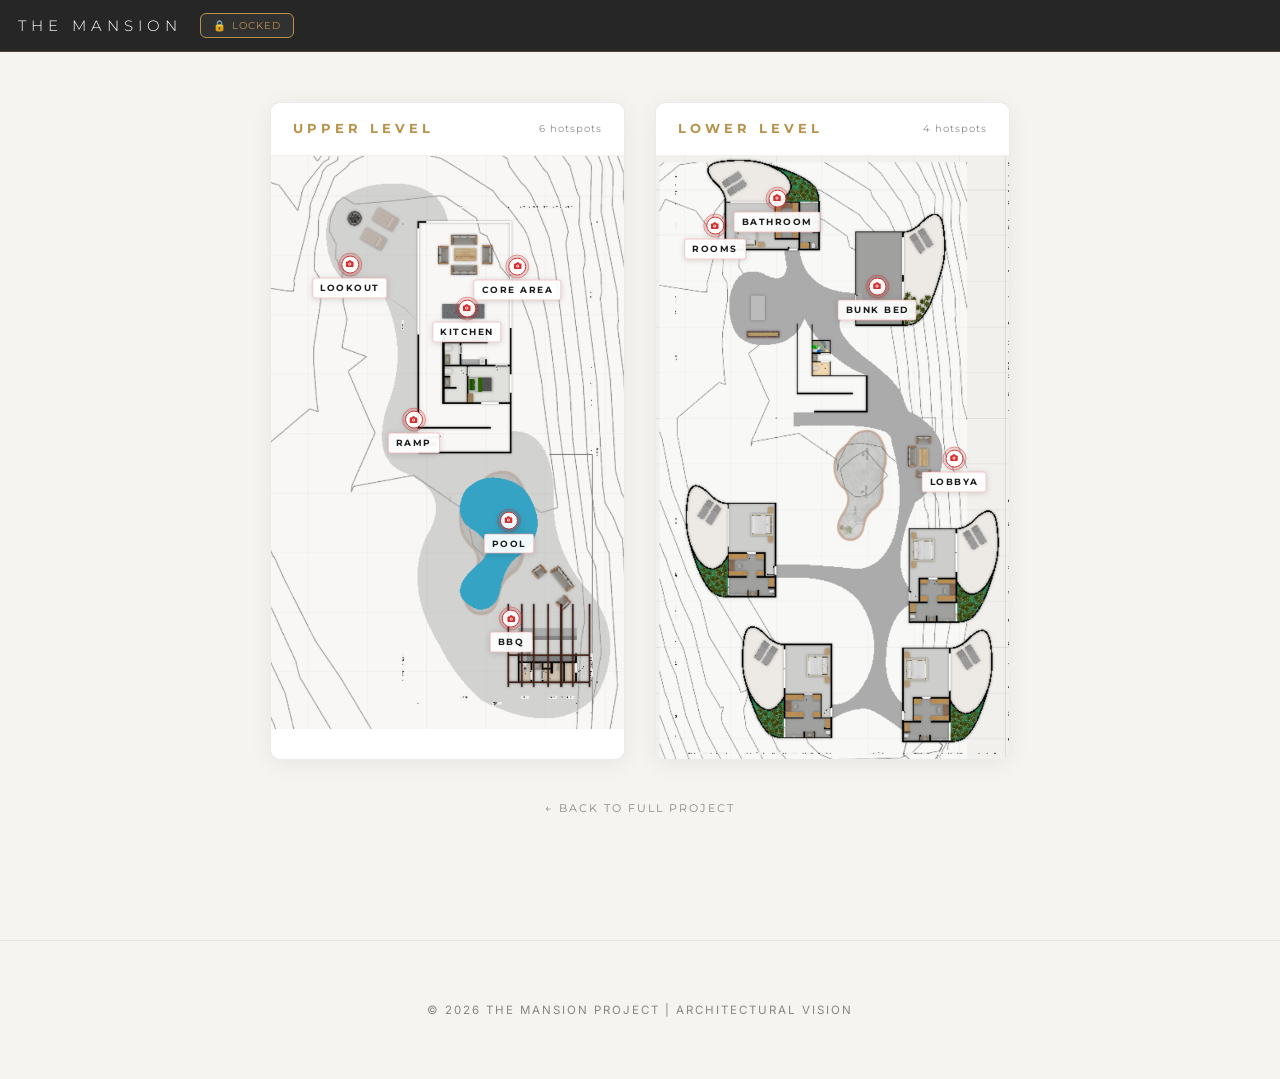
==== Final.html @ 3c98dd22 "final" ====
<!DOCTYPE html>
<html lang="en">
<head>
  <meta charset="UTF-8">
  <meta name="viewport" content="width=device-width, initial-scale=1.0">
  <title>THE MANSION | Floor Plan Portfolio</title>
  <link rel="preconnect" href="https://fonts.googleapis.com">
  <link rel="preconnect" href="https://fonts.gstatic.com" crossorigin>
  <link href="https://fonts.googleapis.com/css2?family=Inter:wght@300;400;600&family=Montserrat:wght@300;400;700&display=swap" rel="stylesheet">
  <style>
    /* ─── DESIGN TOKENS ─────────────────────────────────── */
    :root {
      --bg:          #f5f4f1;
      --surface:     #ffffff;
      --text:        #1a1a1a;
      --muted:       rgba(0,0,0,0.45);
      --gold:        #b8924a;
      --gold-light:  rgba(184,146,74,0.15);
      --gold-glow:   rgba(184,146,74,0.35);
      --red:         #d32f2f;
      --red-light:   rgba(211,47,47,0.15);
      --red-glow:    rgba(211,47,47,0.35);
      --dark:        #0d0d0d;
      --bar-h:       52px;
      --radius:      6px;
      --ease:        cubic-bezier(0.165, 0.84, 0.44, 1);
    }

    /* ─── RESET ──────────────────────────────────────────── */
    *, *::before, *::after { box-sizing: border-box; margin: 0; padding: 0; }
    html { scroll-behavior: smooth; }
    body {
      background: var(--bg);
      color: var(--text);
      font-family: 'Inter', sans-serif;
      line-height: 1.6;
      overflow-x: hidden;
    }
    h1,h2,h3,h4 {
      font-family: 'Montserrat', sans-serif;
      text-transform: uppercase;
      letter-spacing: 3px;
    }

    /* ─── TOP BAR ────────────────────────────────────────── */
    #topbar {
      position: fixed;
      top: 0; left: 0; right: 0;
      height: var(--bar-h);
      display: flex;
      align-items: center;
      gap: 8px;
      padding: 0 20px 0 200px;
      background: rgba(10,10,10,0.88);
      backdrop-filter: blur(14px);
      border-bottom: 1px solid rgba(184,146,74,0.25);
      z-index: 1000;
      overflow-x: auto;
      flex-wrap: nowrap;
    }
    #page-title {
      position: fixed;
      top: 0; left: 18px;
      height: var(--bar-h);
      display: flex;
      align-items: center;
      font-family: 'Montserrat', sans-serif;
      font-size: 0.95rem;
      font-weight: 300;
      letter-spacing: 5px;
      text-transform: uppercase;
      color: #fff;
      z-index: 1001;
      pointer-events: none;
      white-space: nowrap;
    }

    /* ─── CONTROL BUTTONS ────────────────────────────────── */
    .ctrl-btn {
      background: rgba(255,255,255,0.05);
      border: 1px solid var(--gold);
      color: var(--gold);
      padding: 5px 12px;
      font-family: 'Montserrat', sans-serif;
      font-size: 0.65rem;
      text-transform: uppercase;
      letter-spacing: 1px;
      cursor: pointer;
      border-radius: var(--radius);
      transition: all 0.3s var(--ease);
      white-space: nowrap;
      flex-shrink: 0;
      display: flex;
      align-items: center;
      gap: 5px;
    }
    .ctrl-btn:hover, .ctrl-btn.active {
      background: var(--gold);
      color: var(--dark);
    }
    .ctrl-btn.danger {
      border-color: #e55;
      color: #e55;
    }
    .ctrl-btn.danger:hover {
      background: #e55;
      color: #fff;
    }

    /* ─── MAIN LAYOUT ────────────────────────────────────── */
    main {
      padding-top: var(--bar-h);
      min-height: 100vh;
    }

    /* ─── PAGE HEADER ────────────────────────────────────── */
    .page-hero {
      text-align: center;
      padding: 60px 40px 40px;
      border-bottom: 1px solid rgba(0,0,0,0.07);
    }
    .page-hero h1 {
      font-size: clamp(1.6rem, 3vw, 2.6rem);
      font-weight: 300;
      margin-bottom: 10px;
    }
    .page-hero p {
      color: var(--muted);
      font-size: 0.85rem;
      letter-spacing: 2px;
    }
    .gold-line {
      width: 50px; height: 2px;
      background: var(--gold);
      margin: 18px auto;
    }

    /* ─── FLOOR PLAN SECTION ─────────────────────────────── */
    #plans-section {
      padding: 50px 30px 0;
      max-width: 800px;
      margin: 0 auto;
    }

    .plans-grid {
      display: grid;
      grid-template-columns: 1fr 1fr;
      gap: 30px;
    }
    @media (max-width: 900px) {
      .plans-grid { grid-template-columns: 1fr; }
    }

    /* ─── SINGLE FLOOR PLAN PANEL ────────────────────────── */
    .plan-panel {
      background: var(--surface);
      border: 1px solid rgba(0,0,0,0.08);
      border-radius: 10px;
      overflow: hidden;
      box-shadow: 0 4px 24px rgba(0,0,0,0.06);
    }
    .plan-header {
      padding: 16px 22px;
      border-bottom: 1px solid rgba(0,0,0,0.06);
      display: flex;
      align-items: center;
      justify-content: space-between;
    }
    .plan-header h2 {
      font-size: 0.8rem;
      letter-spacing: 4px;
      color: var(--gold);
    }
    .plan-header .hs-count {
      font-size: 0.65rem;
      color: var(--muted);
      font-family: 'Montserrat', sans-serif;
      letter-spacing: 1px;
    }

    /* ─── IMAGE + HOTSPOT LAYER ──────────────────────────── */
    .plan-img-wrap {
      position: relative;
      width: 100%;
      overflow: hidden;
      background: #eee;
      cursor: default;
      user-select: none;
    }
    .plan-img-wrap img {
      display: block;
      width: 100%;
      height: auto;
      pointer-events: none;
    }

    /* ─── HOTSPOT BUTTON ─────────────────────────────────── */
    .hotspot {
      position: absolute;
      transform: translate(-50%, -50%);
      display: flex;
      flex-direction: column;
      align-items: center;
      gap: 4px;
      cursor: pointer;
      z-index: 10;
      transition: transform 0.2s var(--ease);
    }
    .hotspot:hover { transform: translate(-50%, -50%) scale(1.12); }

    .hs-icon {
      width: 18px; height: 18px;
      border-radius: 50%;
      background: rgba(255,255,255,0.92);
      border: 1.5px solid var(--red);
      display: flex;
      align-items: center;
      justify-content: center;
      box-shadow: 0 2px 8px rgba(0,0,0,0.18), 0 0 0 2px var(--red-light);
      transition: all 0.25s var(--ease);
      position: relative;
    }
    .hs-icon svg {
      width: 9px; height: 9px;
      fill: var(--red);
    }
    .hotspot.active .hs-icon {
      background: var(--red);
      box-shadow: 0 2px 10px var(--red-glow), 0 0 0 3px var(--red-light);
    }
    .hotspot.active .hs-icon svg { fill: #fff; }

    /* pulse ring only on inactive */
    .hs-icon::after {
      content: '';
      position: absolute;
      inset: -4px;
      border-radius: 50%;
      border: 1px solid rgba(211,47,47,0.45);
      animation: pulse-ring 2s ease-out infinite;
    }
    .hotspot.active .hs-icon::after { display: none; }

    @keyframes pulse-ring {
      0%   { transform: scale(0.85); opacity: 0.9; }
      70%  { transform: scale(1.4);  opacity: 0;   }
      100% { transform: scale(1.4);  opacity: 0;   }
    }

    .hs-label {
      background: rgba(255,255,255,0.93);
      color: var(--text);
      font-family: 'Montserrat', sans-serif;
      font-size: 0.58rem;
      font-weight: 700;
      letter-spacing: 1.5px;
      text-transform: uppercase;
      padding: 2px 7px;
      border-radius: 3px;
      white-space: nowrap;
      box-shadow: 0 1px 6px rgba(0,0,0,0.15);
      border: 1px solid rgba(211,47,47,0.25);
      pointer-events: none;
    }
    .hotspot.active .hs-label {
      background: var(--red);
      color: #fff;
      border-color: transparent;
    }

    /* Edit-mode drag handle */
    .hotspot.edit-mode {
      cursor: grab;
    }
    .hotspot.edit-mode:active { cursor: grabbing; }
    .hotspot.edit-mode .hs-icon::before {
      content: '✥';
      position: absolute;
      font-size: 0.6rem;
      color: rgba(211,47,47,0.7);
      top: -12px;
      left: 50%;
      transform: translateX(-50%);
    }

    /* ─── IMAGE REVEAL PANEL ─────────────────────────────── */
    #reveal-panel {
      max-width: 1600px;
      margin: 0 auto;
      padding: 0 30px;
      overflow: hidden;
      max-height: 0;
      transition: max-height 0.55s var(--ease), padding 0.35s var(--ease);
    }
    #reveal-panel.open {
      max-height: 9000px; /* large enough */
      padding: 0 30px 60px;
    }

    .reveal-inner {
      background: var(--surface);
      border: 1px solid rgba(0,0,0,0.08);
      border-top: 3px solid var(--gold);
      border-radius: 0 0 10px 10px;
      padding: 30px 36px;
      box-shadow: 0 8px 32px rgba(0,0,0,0.07);
      margin-top: -1px; /* kiss the plans-section bottom */
    }

    .reveal-header {
      display: flex;
      align-items: center;
      justify-content: space-between;
      margin-bottom: 28px;
      padding-bottom: 18px;
      border-bottom: 1px solid rgba(0,0,0,0.07);
    }
    .reveal-header h3 {
      font-size: 1rem;
      letter-spacing: 5px;
      color: var(--gold);
    }
    #reveal-close {
      cursor: pointer;
      color: var(--muted);
      font-size: 1.5rem;
      line-height: 1;
      transition: color 0.2s;
    }
    #reveal-close:hover { color: var(--gold); }

    /* Vertical stack of images */
    #reveal-images {
      display: flex;
      flex-direction: column;
      gap: 24px;
    }
    .reveal-item {
      width: 100%;
      opacity: 0;
      transform: translateY(16px);
      animation: item-in 0.4s var(--ease) forwards;
    }
    @keyframes item-in {
      to { opacity: 1; transform: translateY(0); }
    }
    .reveal-item img {
      display: block;
      max-width: 100%;
      height: auto;
      border-radius: var(--radius);
      box-shadow: 0 4px 20px rgba(0,0,0,0.1);
    }
    .reveal-item video {
      display: block;
      max-width: 100%;
      border-radius: var(--radius);
      box-shadow: 0 4px 20px rgba(0,0,0,0.1);
    }
    .reveal-caption {
      margin-top: 6px;
      font-size: 0.7rem;
      color: var(--muted);
      letter-spacing: 1px;
      font-family: 'Montserrat', sans-serif;
      text-transform: uppercase;
    }
    .reveal-empty {
      color: var(--muted);
      font-size: 0.85rem;
      padding: 40px 0;
      text-align: center;
      letter-spacing: 1px;
    }

    /* ─── EDIT PANEL (floating) ──────────────────────────── */
    #edit-panel {
      display: none;
      position: fixed;
      top: 66px; right: 18px;
      z-index: 2000;
      background: rgba(10,10,10,0.93);
      border: 1px solid var(--gold);
      border-radius: 8px;
      padding: 16px 18px;
      width: 220px;
      color: #fff;
      box-shadow: 0 8px 32px rgba(0,0,0,0.4);
      backdrop-filter: blur(10px);
    }
    #edit-panel.visible { display: flex; flex-direction: column; gap: 10px; }
    #edit-panel h4 {
      color: var(--gold);
      font-size: 0.72rem;
      letter-spacing: 2px;
      text-align: center;
      padding-bottom: 8px;
      border-bottom: 1px solid rgba(184,146,74,0.2);
    }
    .ep-row {
      display: flex;
      justify-content: space-between;
      align-items: center;
      gap: 8px;
    }
    .ep-row label {
      font-size: 0.68rem;
      color: rgba(255,255,255,0.65);
      white-space: nowrap;
    }
    .ep-row input[type="text"],
    .ep-row input[type="number"] {
      width: 70px;
      background: rgba(255,255,255,0.06);
      border: 1px solid rgba(255,255,255,0.18);
      color: #fff;
      padding: 3px 6px;
      border-radius: 3px;
      font-family: monospace;
      font-size: 0.75rem;
      text-align: center;
    }
    .ep-row input:focus {
      border-color: var(--gold);
      outline: none;
    }
    .ep-row input[type="text"] { width: 120px; text-align: left; }

    /* ─── FOOTER ─────────────────────────────────────────── */
    footer {
      text-align: center;
      padding: 60px 20px;
      font-size: 0.72rem;
      color: var(--muted);
      letter-spacing: 2px;
      border-top: 1px solid rgba(0,0,0,0.06);
      margin-top: 40px;
    }

    /* ─── BACK LINK ──────────────────────────────────────── */
    .back-link {
      display: inline-block;
      margin: 40px auto 0;
      text-align: center;
      width: 100%;
      text-decoration: none;
      color: var(--muted);
      font-family: 'Montserrat', sans-serif;
      font-size: 0.7rem;
      letter-spacing: 2px;
      text-transform: uppercase;
      transition: color 0.2s;
    }
    .back-link:hover { color: var(--gold); }

    /* ─── SCROLLBAR ──────────────────────────────────────── */
    ::-webkit-scrollbar { width: 6px; }
    ::-webkit-scrollbar-track { background: rgba(0,0,0,0.04); }
    ::-webkit-scrollbar-thumb { background: var(--gold); border-radius: 3px; }
  </style>
</head>

<body>

  <!-- TOP BAR -->
  <div id="page-title">The Mansion</div>
  <div id="topbar">
    <button class="ctrl-btn" id="btn-lock" title="Toggle edit mode">
      <span>🔒</span><span>Locked</span>
    </button>
    <button class="ctrl-btn" id="btn-add-upper" style="display:none">
      ＋ Hotspot (Upper)
    </button>
    <button class="ctrl-btn" id="btn-add-lower" style="display:none">
      ＋ Hotspot (Lower)
    </button>
    <button class="ctrl-btn" id="btn-export" style="display:none">
      ⬇ Export JSON
    </button>
    <button class="ctrl-btn danger" id="btn-delete" style="display:none">
      🗑 Delete Selected
    </button>
  </div>

  <main>
    <!-- FLOOR PLANS -->
    <section id="plans-section">
      <div class="plans-grid">

        <!-- UPPER -->
        <div class="plan-panel" id="panel-upper">
          <div class="plan-header">
            <h2 id="label-upper">Upper Level</h2>
            <span class="hs-count" id="count-upper">0 hotspots</span>
          </div>
          <div class="plan-img-wrap" id="wrap-upper">
            <img id="img-upper" src="" alt="Upper Level Floor Plan">
            <!-- hotspots injected here -->
          </div>
        </div>

        <!-- LOWER -->
        <div class="plan-panel" id="panel-lower">
          <div class="plan-header">
            <h2 id="label-lower">Lower Level</h2>
            <span class="hs-count" id="count-lower">0 hotspots</span>
          </div>
          <div class="plan-img-wrap" id="wrap-lower">
            <img id="img-lower" src="" alt="Lower Level Floor Plan">
            <!-- hotspots injected here -->
          </div>
        </div>

      </div>
    </section>

    <!-- REVEAL PANEL -->
    <div id="reveal-panel">
      <div class="reveal-inner">
        <div class="reveal-header">
          <h3 id="reveal-title">Zone Name</h3>
          <div id="reveal-close">&#x2715;</div>
        </div>
        <div id="reveal-images"></div>
      </div>
    </div>

    <a class="back-link" href="index.html">← Back to full project</a>
  </main>

  <!-- EDIT PANEL (floating) -->
  <div id="edit-panel">
    <h4>Edit Hotspot</h4>
    <div class="ep-row"><label>Label</label><input type="text" id="ep-label"></div>
    <div class="ep-row"><label>Prefix</label><input type="text" id="ep-prefix"></div>
    <div class="ep-row"><label>X %</label><input type="number" id="ep-x" step="0.1"></div>
    <div class="ep-row"><label>Y %</label><input type="number" id="ep-y" step="0.1"></div>
  </div>

  <footer>&copy; 2026 THE MANSION PROJECT | ARCHITECTURAL VISION</footer>

  <script>
  /* ══════════════════════════════════════════════════════
     CONFIG — only hotspots.json in Final/ is external
  ══════════════════════════════════════════════════════ */
  const HOTSPOTS_URL = 'Final/hotspots.json';
  const IMAGES_BASE  = 'Final/';

  /* ══════════════════════════════════════════════════════
     STATE
  ══════════════════════════════════════════════════════ */
  let config = {
    upper: {
      label: "Upper Level",
      image: "Level_Upper.png",
      hotspots: [
        { id: "living",   label: "Living",    prefix: "LobbyA",   x: 38.0, y: 22.0 },
        { id: "core",     "label": "Core Area", prefix: "CoreArea", x: 38.0, y: 44.0 },
        { id: "kitchen",  label: "Kitchen",   prefix: "Kitchen",  x: 44.0, y: 50.0 },
        { id: "pool",     label: "Pool",      prefix: "Pool",     x: 40.0, y: 68.0 },
        { id: "bbq",      label: "BBQ",       prefix: "BBQ",      x: 68.0, y: 83.0 },
        { id: "ramp",     label: "Ramp",      prefix: "Ramp",     x: 38.0, y: 56.0 }
      ]
    },
    lower: {
      label: "Lower Level",
      image: "Level_Lower.png",
      hotspots: [
        { id: "lookout",  label: "Lookout",  prefix: "Lookout",  x: 24.0, y: 9.0  },
        { id: "room",     label: "Rooms",    prefix: "Room",     x: 28.0, y: 70.0 },
        { id: "bunkbed",  label: "Bunk Bed", prefix: "Bunkbed",  x: 73.0, y: 70.0 },
        { id: "bathroom", label: "Bathroom", prefix: "Bathroom", x: 28.0, y: 80.0 },
        { id: "pool_lo",  label: "Pool",     prefix: "Pool",     x: 50.0, y: 52.0 }
      ]
    }
  };
  let editMode      = false;
  let activeHotspot = null;   // { level, id }
  let selectedHs    = null;   // { level, id } — selected in edit mode

  /* Cache all available filenames in Final/ (populated from hotspots.json load) */
  let allFiles = [];

  /* ══════════════════════════════════════════════════════
     BOOT
  ══════════════════════════════════════════════════════ */
  async function boot() {
    try {
      const resp = await fetch(HOTSPOTS_URL + '?_=' + Date.now());
      if (!resp.ok) throw new Error('Cannot load hotspots.json');
      config = await resp.json();
    } catch(e) {
      console.warn('hotspots.json not found or invalid — using defaults.', e);
    }

    // Populate image src from config
    document.getElementById('img-upper').src = config.upper.image  || 'Level_Upper.png';
    document.getElementById('img-lower').src = config.lower.image  || 'Level_Lower.png';
    document.getElementById('label-upper').textContent = config.upper.label || 'Upper Level';
    document.getElementById('label-lower').textContent = config.lower.label || 'Lower Level';

    renderHotspots('upper');
    renderHotspots('lower');
    updateCounts();
    bindControls();
  }

  /* ══════════════════════════════════════════════════════
     RENDER HOTSPOTS
  ══════════════════════════════════════════════════════ */
  function renderHotspots(level) {
    const wrap = document.getElementById('wrap-' + level);
    // Remove existing hotspot elements
    wrap.querySelectorAll('.hotspot').forEach(el => el.remove());

    config[level].hotspots.forEach(hs => {
      const el = buildHotspotEl(hs, level);
      wrap.appendChild(el);
    });
  }

  function buildHotspotEl(hs, level) {
    const el = document.createElement('div');
    el.className = 'hotspot';
    el.dataset.id = hs.id;
    el.dataset.level = level;
    el.style.left = hs.x + '%';
    el.style.top  = hs.y + '%';

    el.innerHTML = `
      <div class="hs-icon">
        <svg viewBox="0 0 24 24" xmlns="http://www.w3.org/2000/svg">
          <path d="M12 2C8.134 2 5 5.134 5 9c0 5.25 7 13 7 13s7-7.75 7-13c0-3.866-3.134-7-7-7zm0
                   9.5A2.5 2.5 0 1 1 12 6.5a2.5 2.5 0 0 1 0 5z"/>
        </svg>
      </div>
      <div class="hs-label">${hs.label}</div>
    `;

    /* --- Camera SVG icon instead of pin for the icon --- */
    el.querySelector('.hs-icon').innerHTML = cameraSVG();

    el.addEventListener('mousedown', e => {
      if (editMode) {
        e.stopPropagation();
        startDrag(e, el, hs, level);
        selectHotspot(level, hs.id);
      } else {
        e.preventDefault();
        toggleReveal(level, hs);
      }
    });

    return el;
  }

  function cameraSVG() {
    return `<svg viewBox="0 0 24 24" xmlns="http://www.w3.org/2000/svg">
      <path d="M20 5h-2.586l-2.707-2.707A1 1 0 0 0 14 2h-4a1 1 0 0 0-.707.293L6.586 5H4
               a2 2 0 0 0-2 2v11a2 2 0 0 0 2 2h16a2 2 0 0 0 2-2V7a2 2 0 0 0-2-2zm-8 11
               a4 4 0 1 1 0-8 4 4 0 0 1 0 8zm0-6a2 2 0 1 0 0 4 2 2 0 0 0 0-4z"/>
    </svg>`;
  }

  /* ══════════════════════════════════════════════════════
     REVEAL PANEL
  ══════════════════════════════════════════════════════ */
  function toggleReveal(level, hs) {
    const panel    = document.getElementById('reveal-panel');
    const isActive = activeHotspot && activeHotspot.level === level && activeHotspot.id === hs.id;

    // Deactivate all hotspot visuals
    document.querySelectorAll('.hotspot').forEach(el => el.classList.remove('active'));

    if (isActive) {
      // Close
      panel.classList.remove('open');
      activeHotspot = null;
      return;
    }

    // Activate this hotspot visually
    const el = document.querySelector(`.hotspot[data-level="${level}"][data-id="${hs.id}"]`);
    if (el) el.classList.add('active');

    activeHotspot = { level, id: hs.id };

    // Populate images
    populateReveal(hs);
    panel.classList.add('open');

    // Scroll reveal into view
    setTimeout(() => {
      panel.scrollIntoView({ behavior: 'smooth', block: 'start' });
    }, 100);
  }

  function populateReveal(hs) {
    document.getElementById('reveal-title').textContent = hs.label;
    const container = document.getElementById('reveal-images');
    container.innerHTML = '';

    const matched = getMatchingFiles(hs.prefix);

    if (matched.length === 0) {
      container.innerHTML = `<div class="reveal-empty">No images found for prefix "${hs.prefix}" in Final/</div>`;
      return;
    }

    matched.forEach((filename, i) => {
      const item = document.createElement('div');
      item.className = 'reveal-item';
      item.style.animationDelay = (i * 0.06) + 's';

      const isVideo = /\.(mp4|webm|mov)$/i.test(filename);
      let media;
      if (isVideo) {
        media = document.createElement('video');
        media.src = IMAGES_BASE + filename;
        media.controls = true;
        media.style.width = '100%';
      } else {
        media = document.createElement('img');
        media.src = IMAGES_BASE + filename;
        media.alt = filename;
        media.loading = 'lazy';
      }

      const cap = document.createElement('div');
      cap.className = 'reveal-caption';
      cap.textContent = filename;

      item.appendChild(media);
      item.appendChild(cap);
      container.appendChild(item);
    });
  }

  /* Match files whose name starts with the given prefix (case-insensitive) */
  function getMatchingFiles(prefix) {
    const p = prefix.toLowerCase();
    return allFiles.filter(f => f.toLowerCase().startsWith(p)).sort();
  }

  /* ══════════════════════════════════════════════════════
     FILE DISCOVERY
     We derive the file list from the hotspot prefixes
     present in the config + a known-file manifest approach.
     Since we can't list a directory from the browser we
     rely on the hotspots.json to declare the file list,
     OR we just try to load each file and show what loads.

     For simplicity: store a `files` array in hotspots.json
     at the top level, or we use a brute-force manifest
     embedded in the page that the user can update.

     Cleanest approach: embed a FILES array derived from
     the actual Final/ folder at page build time.
  ══════════════════════════════════════════════════════ */
  // This is the manifest — update whenever you add files to Final/
  // (or store it inside hotspots.json as a "files" key)
  const KNOWN_FILES = [
    'BBQ_01.jpg',
    'Bathroom_01.jpg',
    'Bunkbed_01.png',
    'CoreArea_01.jpg',
    'CoreArea_02.jpg',
    'Kitchen_01.jpg',
    'Kitchen_02.jpg',
    'Kitchen_03.jpg',
    'LobbyA_01.jpg',
    'LobbyA_02.png',
    'LobbyA_03.jpg',
    'Lookout_01.jpg',
    'Pool_01.png',
    'Pool_02.jpg',
    'Pool_03.jpg',
    'Ramp_01.jpg',
    'Ramp_02.jpg',
    'Room_01.png',
    'Room_02.jpg',
    'Room_03.jpg'
  ];

  /* Override with any `files` array declared in hotspots.json */
  function resolveFiles() {
    if (config.files && Array.isArray(config.files)) {
      allFiles = config.files;
    } else {
      allFiles = KNOWN_FILES;
    }
  }

  /* ══════════════════════════════════════════════════════
     EDIT MODE — DRAG
  ══════════════════════════════════════════════════════ */
  function startDrag(evt, el, hs, level) {
    const wrap = document.getElementById('wrap-' + level);
    const rect = wrap.getBoundingClientRect();

    const startX = evt.clientX;
    const startY = evt.clientY;
    const startHsX = hs.x;
    const startHsY = hs.y;

    function onMove(e) {
      const dx = e.clientX - startX;
      const dy = e.clientY - startY;
      hs.x = Math.min(100, Math.max(0, startHsX + (dx / rect.width)  * 100));
      hs.y = Math.min(100, Math.max(0, startHsY + (dy / rect.height) * 100));
      el.style.left = hs.x + '%';
      el.style.top  = hs.y + '%';
      updateEditPanel();
    }

    function onUp() {
      window.removeEventListener('mousemove', onMove);
      window.removeEventListener('mouseup', onUp);
    }

    window.addEventListener('mousemove', onMove);
    window.addEventListener('mouseup', onUp);
  }

  /* ══════════════════════════════════════════════════════
     SELECT A HOTSPOT IN EDIT MODE
  ══════════════════════════════════════════════════════ */
  function selectHotspot(level, id) {
    selectedHs = { level, id };
    document.querySelectorAll('.hotspot').forEach(el => el.style.outline = '');
    const el = document.querySelector(`.hotspot[data-level="${level}"][data-id="${id}"]`);
    if (el) el.style.outline = '2px dashed #e55';
    updateEditPanel();
    document.getElementById('btn-delete').style.display = 'inline-flex';
  }

  function clearSelection() {
    selectedHs = null;
    document.querySelectorAll('.hotspot').forEach(el => el.style.outline = '');
    document.getElementById('btn-delete').style.display = 'none';
    document.getElementById('edit-panel').classList.remove('visible');
  }

  /* ══════════════════════════════════════════════════════
     EDIT PANEL SYNC
  ══════════════════════════════════════════════════════ */
  function updateEditPanel() {
    if (!selectedHs) return;
    const hs = getHotspot(selectedHs.level, selectedHs.id);
    if (!hs) return;
    const ep = document.getElementById('edit-panel');
    ep.classList.add('visible');
    document.getElementById('ep-label').value  = hs.label;
    document.getElementById('ep-prefix').value = hs.prefix;
    document.getElementById('ep-x').value      = hs.x.toFixed(1);
    document.getElementById('ep-y').value      = hs.y.toFixed(1);
  }

  function getHotspot(level, id) {
    return config[level].hotspots.find(h => h.id === id);
  }

  /* ══════════════════════════════════════════════════════
     BIND EDIT PANEL INPUTS
  ══════════════════════════════════════════════════════ */
  function bindEditInputs() {
    document.getElementById('ep-label').addEventListener('input', e => {
      if (!selectedHs) return;
      const hs = getHotspot(selectedHs.level, selectedHs.id);
      if (!hs) return;
      hs.label = e.target.value;
      const el = document.querySelector(`.hotspot[data-level="${selectedHs.level}"][data-id="${selectedHs.id}"] .hs-label`);
      if (el) el.textContent = hs.label;
    });
    document.getElementById('ep-prefix').addEventListener('input', e => {
      if (!selectedHs) return;
      const hs = getHotspot(selectedHs.level, selectedHs.id);
      if (hs) hs.prefix = e.target.value;
    });
    document.getElementById('ep-x').addEventListener('input', e => {
      if (!selectedHs) return;
      const hs = getHotspot(selectedHs.level, selectedHs.id);
      if (!hs) return;
      hs.x = parseFloat(e.target.value) || hs.x;
      const el = document.querySelector(`.hotspot[data-level="${selectedHs.level}"][data-id="${selectedHs.id}"]`);
      if (el) el.style.left = hs.x + '%';
    });
    document.getElementById('ep-y').addEventListener('input', e => {
      if (!selectedHs) return;
      const hs = getHotspot(selectedHs.level, selectedHs.id);
      if (!hs) return;
      hs.y = parseFloat(e.target.value) || hs.y;
      const el = document.querySelector(`.hotspot[data-level="${selectedHs.level}"][data-id="${selectedHs.id}"]`);
      if (el) el.style.top = hs.y + '%';
    });
  }

  /* ══════════════════════════════════════════════════════
     ADD / DELETE HOTSPOT
  ══════════════════════════════════════════════════════ */
  let _hsCounter = 1000;

  function addHotspot(level) {
    const id  = 'hs_' + (_hsCounter++);
    const hs  = { id, label: 'New Zone', prefix: 'Zone', x: 50, y: 50 };
    config[level].hotspots.push(hs);
    const wrap = document.getElementById('wrap-' + level);
    const el   = buildHotspotEl(hs, level);
    el.classList.add('edit-mode');
    wrap.appendChild(el);
    updateCounts();
    selectHotspot(level, id);
    updateEditPanel();
  }

  function deleteSelected() {
    if (!selectedHs) return;
    const arr = config[selectedHs.level].hotspots;
    const idx = arr.findIndex(h => h.id === selectedHs.id);
    if (idx > -1) arr.splice(idx, 1);
    const el = document.querySelector(`.hotspot[data-level="${selectedHs.level}"][data-id="${selectedHs.id}"]`);
    if (el) el.remove();
    clearSelection();
    updateCounts();
    // Close reveal if the deleted hotspot was open
    if (activeHotspot && activeHotspot.level === selectedHs?.level && activeHotspot.id === selectedHs?.id) {
      document.getElementById('reveal-panel').classList.remove('open');
      activeHotspot = null;
    }
  }

  /* ══════════════════════════════════════════════════════
     COUNTS
  ══════════════════════════════════════════════════════ */
  function updateCounts() {
    ['upper','lower'].forEach(lv => {
      const n = config[lv].hotspots.length;
      document.getElementById('count-' + lv).textContent = n + ' hotspot' + (n !== 1 ? 's' : '');
    });
  }

  /* ══════════════════════════════════════════════════════
     EXPORT JSON
  ══════════════════════════════════════════════════════ */
  function exportJSON() {
    const text = JSON.stringify(config, null, 2);
    
    // Create a blob and triggers download of hotspots.json
    const blob = new Blob([text], { type: 'application/json' });
    const url = URL.createObjectURL(blob);
    const a = document.createElement('a');
    a.href = url;
    a.download = 'hotspots.json';
    document.body.appendChild(a);
    a.click();
    document.body.removeChild(a);
    URL.revokeObjectURL(url);
  }

  /* ══════════════════════════════════════════════════════
     TOGGLE EDIT MODE
  ══════════════════════════════════════════════════════ */
  function setEditMode(on) {
    editMode = on;
    const btn = document.getElementById('btn-lock');

    // Close reveal panel when entering edit mode
    if (on) {
      document.getElementById('reveal-panel').classList.remove('open');
      document.querySelectorAll('.hotspot').forEach(el => el.classList.remove('active'));
      activeHotspot = null;
    } else {
      clearSelection();
    }

    document.querySelectorAll('.hotspot').forEach(el => {
      el.classList.toggle('edit-mode', on);
    });

    btn.innerHTML = on
      ? `<span>🔓</span><span>Edit Mode</span>`
      : `<span>🔒</span><span>Locked</span>`;
    btn.classList.toggle('active', on);

    ['btn-add-upper','btn-add-lower','btn-export'].forEach(id => {
      document.getElementById(id).style.display = on ? 'inline-flex' : 'none';
    });
    if (!on) document.getElementById('btn-delete').style.display = 'none';
  }

  /* ══════════════════════════════════════════════════════
     BIND ALL CONTROLS
  ══════════════════════════════════════════════════════ */
  function bindControls() {
    document.getElementById('btn-lock').addEventListener('click', () => setEditMode(!editMode));
    document.getElementById('btn-add-upper').addEventListener('click', () => addHotspot('upper'));
    document.getElementById('btn-add-lower').addEventListener('click', () => addHotspot('lower'));
    document.getElementById('btn-export').addEventListener('click', exportJSON);
    document.getElementById('btn-delete').addEventListener('click', deleteSelected);
    document.getElementById('reveal-close').addEventListener('click', () => {
      document.getElementById('reveal-panel').classList.remove('open');
      document.querySelectorAll('.hotspot').forEach(el => el.classList.remove('active'));
      activeHotspot = null;
    });

    bindEditInputs();
  }

  /* ══════════════════════════════════════════════════════
     START
  ══════════════════════════════════════════════════════ */
  document.addEventListener('DOMContentLoaded', () => {
    resolveFiles();
    boot();
  });
  </script>

</body>
</html>
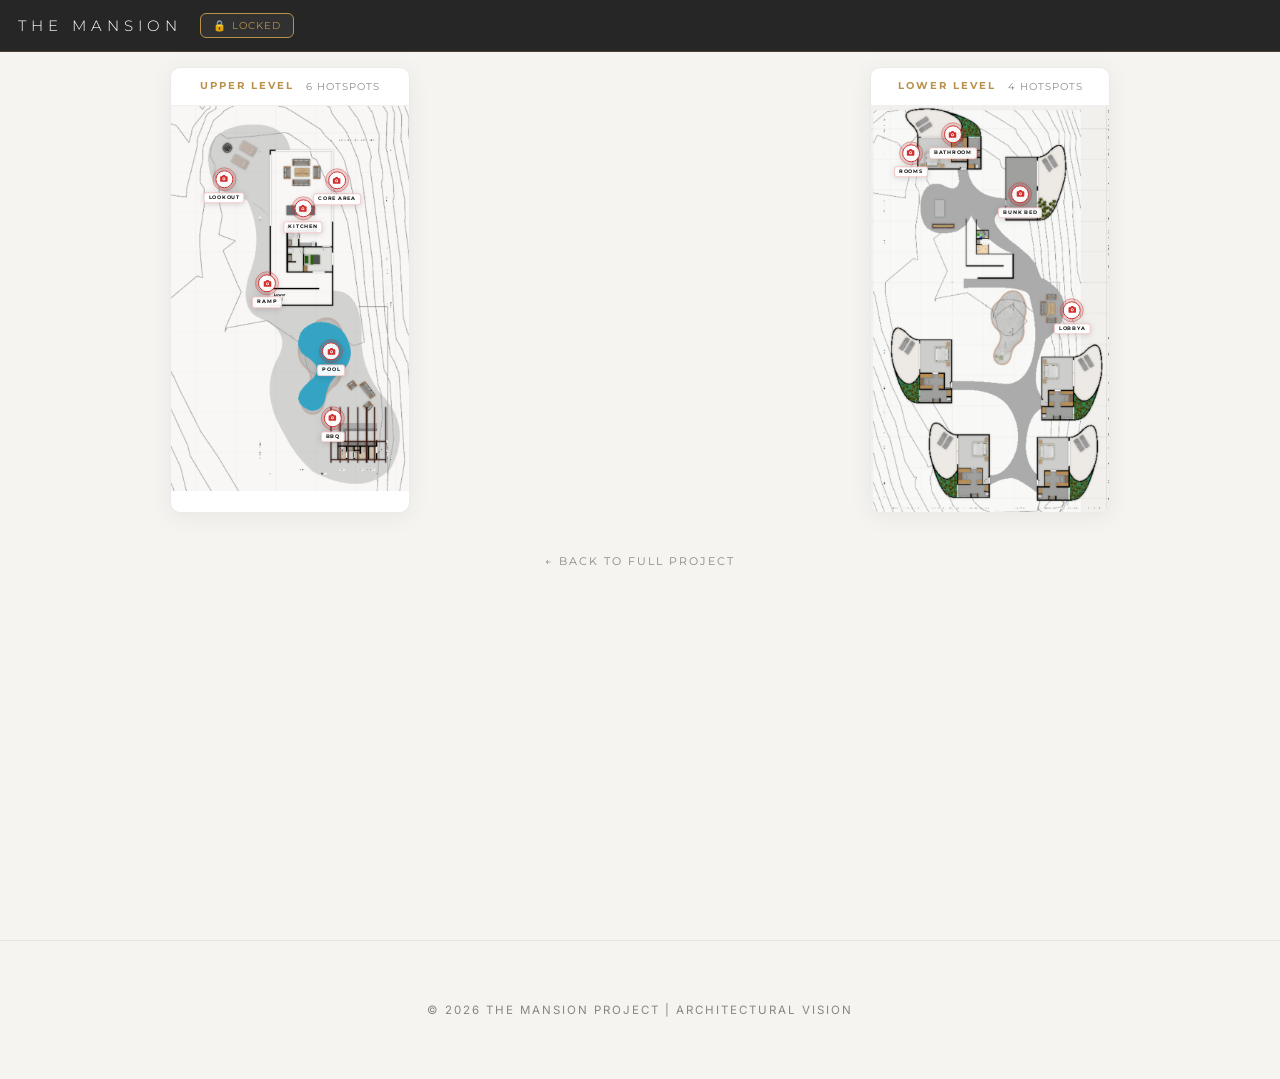
==== commit afc3e1af: "image" ====
--- a/Final.html
+++ b/Final.html
@@ -137,18 +137,22 @@
 
     /* ─── FLOOR PLAN SECTION ─────────────────────────────── */
     #plans-section {
-      padding: 50px 30px 0;
-      max-width: 800px;
+      padding: 15px 30px 0;
+      max-width: 1000px;
       margin: 0 auto;
     }
 
     .plans-grid {
-      display: grid;
-      grid-template-columns: 1fr 1fr;
+      display: flex;
+      justify-content: space-between;
       gap: 30px;
     }
-    @media (max-width: 900px) {
-      .plans-grid { grid-template-columns: 1fr; }
+    @media (max-width: 600px) {
+      .plans-grid {
+        flex-direction: column;
+        align-items: center;
+        gap: 20px;
+      }
     }
 
     /* ─── SINGLE FLOOR PLAN PANEL ────────────────────────── */
@@ -158,24 +162,30 @@
       border-radius: 10px;
       overflow: hidden;
       box-shadow: 0 4px 24px rgba(0,0,0,0.06);
+      width: 240px;
+      flex-shrink: 0;
     }
     .plan-header {
-      padding: 16px 22px;
+      padding: 10px 14px;
       border-bottom: 1px solid rgba(0,0,0,0.06);
       display: flex;
       align-items: center;
-      justify-content: space-between;
+      justify-content: center;
+      gap: 12px;
     }
     .plan-header h2 {
-      font-size: 0.8rem;
-      letter-spacing: 4px;
+      font-size: 0.65rem;
+      letter-spacing: 2px;
       color: var(--gold);
+      white-space: nowrap;
     }
     .plan-header .hs-count {
-      font-size: 0.65rem;
+      font-size: 0.6rem;
       color: var(--muted);
       font-family: 'Montserrat', sans-serif;
       letter-spacing: 1px;
+      white-space: nowrap;
+      text-transform: uppercase;
     }
 
     /* ─── IMAGE + HOTSPOT LAYER ──────────────────────────── */
@@ -251,11 +261,11 @@
       background: rgba(255,255,255,0.93);
       color: var(--text);
       font-family: 'Montserrat', sans-serif;
-      font-size: 0.58rem;
+      font-size: 0.29rem;
       font-weight: 700;
-      letter-spacing: 1.5px;
+      letter-spacing: 0.75px;
       text-transform: uppercase;
-      padding: 2px 7px;
+      padding: 1px 4px;
       border-radius: 3px;
       white-space: nowrap;
       box-shadow: 0 1px 6px rgba(0,0,0,0.15);
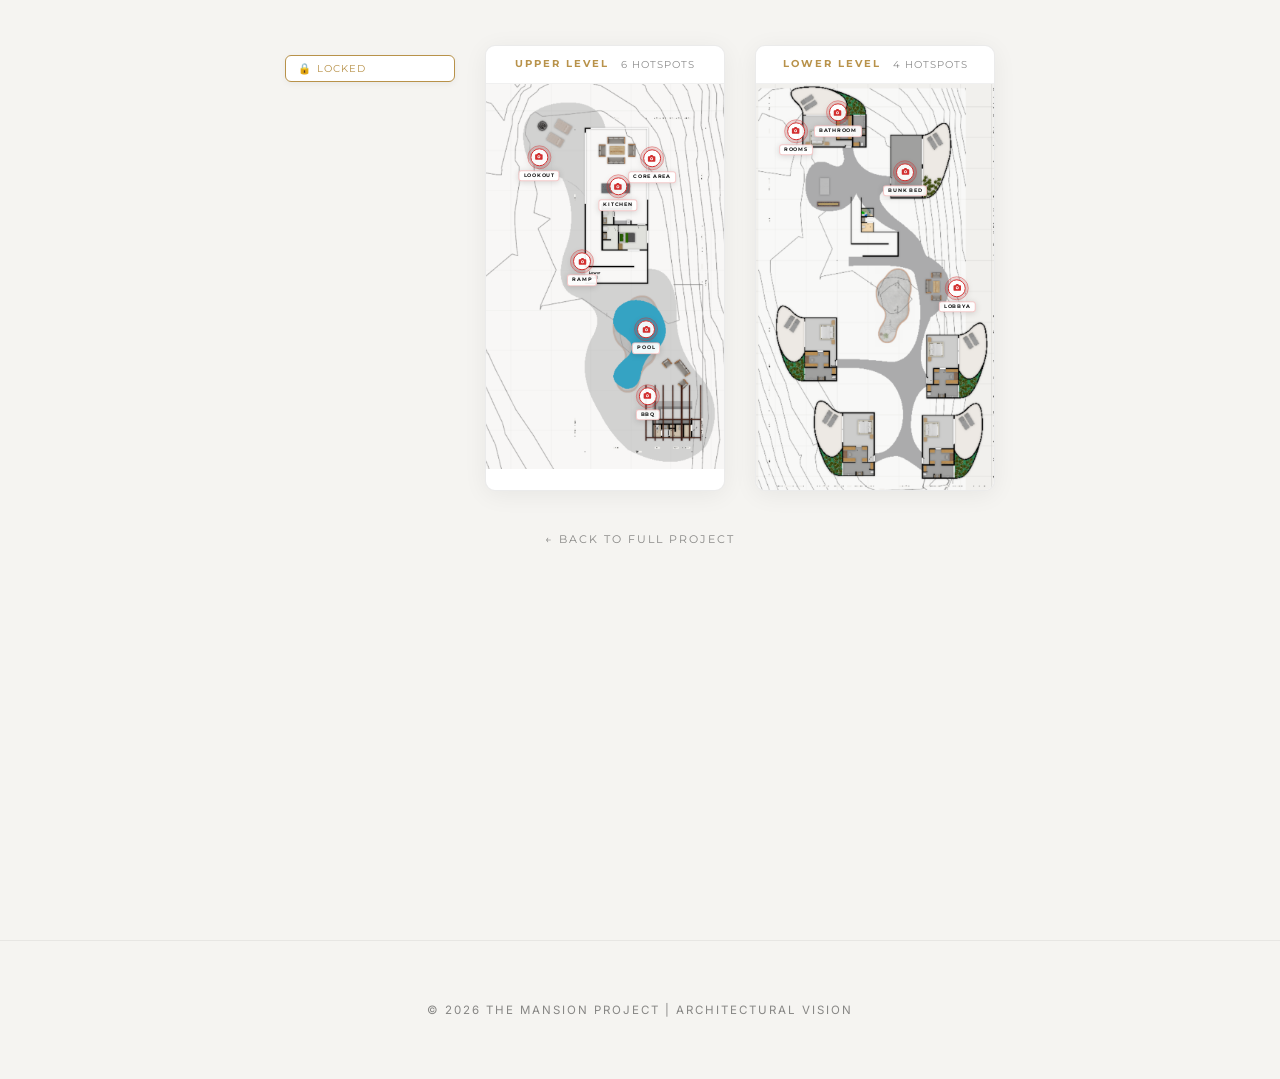
==== commit 7b675925: "file names" ====
--- a/Final.html
+++ b/Final.html
@@ -42,45 +42,12 @@
       letter-spacing: 3px;
     }
 
-    /* ─── TOP BAR ────────────────────────────────────────── */
-    #topbar {
-      position: fixed;
-      top: 0; left: 0; right: 0;
-      height: var(--bar-h);
-      display: flex;
-      align-items: center;
-      gap: 8px;
-      padding: 0 20px 0 200px;
-      background: rgba(10,10,10,0.88);
-      backdrop-filter: blur(14px);
-      border-bottom: 1px solid rgba(184,146,74,0.25);
-      z-index: 1000;
-      overflow-x: auto;
-      flex-wrap: nowrap;
-    }
-    #page-title {
-      position: fixed;
-      top: 0; left: 18px;
-      height: var(--bar-h);
-      display: flex;
-      align-items: center;
-      font-family: 'Montserrat', sans-serif;
-      font-size: 0.95rem;
-      font-weight: 300;
-      letter-spacing: 5px;
-      text-transform: uppercase;
-      color: #fff;
-      z-index: 1001;
-      pointer-events: none;
-      white-space: nowrap;
-    }
-
     /* ─── CONTROL BUTTONS ────────────────────────────────── */
     .ctrl-btn {
-      background: rgba(255,255,255,0.05);
+      background: var(--surface);
       border: 1px solid var(--gold);
       color: var(--gold);
-      padding: 5px 12px;
+      padding: 6px 12px;
       font-family: 'Montserrat', sans-serif;
       font-size: 0.65rem;
       text-transform: uppercase;
@@ -93,6 +60,7 @@
       display: flex;
       align-items: center;
       gap: 5px;
+      box-shadow: 0 2px 6px rgba(0,0,0,0.05);
     }
     .ctrl-btn:hover, .ctrl-btn.active {
       background: var(--gold);
@@ -109,36 +77,31 @@
 
     /* ─── MAIN LAYOUT ────────────────────────────────────── */
     main {
-      padding-top: var(--bar-h);
+      padding-top: 30px;
       min-height: 100vh;
     }
 
-    /* ─── PAGE HEADER ────────────────────────────────────── */
-    .page-hero {
-      text-align: center;
-      padding: 60px 40px 40px;
-      border-bottom: 1px solid rgba(0,0,0,0.07);
-    }
-    .page-hero h1 {
-      font-size: clamp(1.6rem, 3vw, 2.6rem);
-      font-weight: 300;
-      margin-bottom: 10px;
-    }
-    .page-hero p {
-      color: var(--muted);
-      font-size: 0.85rem;
-      letter-spacing: 2px;
-    }
-    .gold-line {
-      width: 50px; height: 2px;
-      background: var(--gold);
-      margin: 18px auto;
+    /* ─── SIDEBAR CONTROLS ────────────────────────────────── */
+    #sidebar-controls {
+      display: flex;
+      flex-direction: column;
+      gap: 12px;
+      width: 170px;
+      flex-shrink: 0;
+      margin-top: 10px;
+    }
+
+    .plans-layout-wrapper {
+      display: flex;
+      gap: 30px;
+      align-items: flex-start;
+      justify-content: center;
     }
 
     /* ─── FLOOR PLAN SECTION ─────────────────────────────── */
     #plans-section {
       padding: 15px 30px 0;
-      max-width: 1000px;
+      max-width: 920px;
       margin: 0 auto;
     }
 
@@ -148,6 +111,17 @@
       gap: 30px;
     }
     @media (max-width: 600px) {
+      .plans-layout-wrapper {
+        flex-direction: column;
+        align-items: center;
+        gap: 20px;
+      }
+      #sidebar-controls {
+        flex-direction: row;
+        flex-wrap: wrap;
+        justify-content: center;
+        width: 100%;
+      }
       .plans-grid {
         flex-direction: column;
         align-items: center;
@@ -472,30 +446,29 @@
 
 <body>
 
-  <!-- TOP BAR -->
-  <div id="page-title">The Mansion</div>
-  <div id="topbar">
-    <button class="ctrl-btn" id="btn-lock" title="Toggle edit mode">
-      <span>🔒</span><span>Locked</span>
-    </button>
-    <button class="ctrl-btn" id="btn-add-upper" style="display:none">
-      ＋ Hotspot (Upper)
-    </button>
-    <button class="ctrl-btn" id="btn-add-lower" style="display:none">
-      ＋ Hotspot (Lower)
-    </button>
-    <button class="ctrl-btn" id="btn-export" style="display:none">
-      ⬇ Export JSON
-    </button>
-    <button class="ctrl-btn danger" id="btn-delete" style="display:none">
-      🗑 Delete Selected
-    </button>
-  </div>
-
   <main>
     <!-- FLOOR PLANS -->
     <section id="plans-section">
-      <div class="plans-grid">
+      <div class="plans-layout-wrapper">
+        <div id="sidebar-controls">
+          <button class="ctrl-btn" id="btn-lock" title="Toggle edit mode">
+            <span>🔒</span><span>Locked</span>
+          </button>
+          <button class="ctrl-btn" id="btn-add-upper" style="display:none">
+            ＋ Hotspot (Upper)
+          </button>
+          <button class="ctrl-btn" id="btn-add-lower" style="display:none">
+            ＋ Hotspot (Lower)
+          </button>
+          <button class="ctrl-btn" id="btn-export" style="display:none">
+            ⬇ Export JSON
+          </button>
+          <button class="ctrl-btn danger" id="btn-delete" style="display:none">
+            🗑 Delete Selected
+          </button>
+        </div>
+
+        <div class="plans-grid">
 
         <!-- UPPER -->
         <div class="plan-panel" id="panel-upper">
@@ -522,6 +495,7 @@
         </div>
 
       </div>
+    </div>
     </section>
 
     <!-- REVEAL PANEL -->
@@ -705,100 +679,93 @@
     }, 100);
   }
 
-  function populateReveal(hs) {
+  async function populateReveal(hs) {
     document.getElementById('reveal-title').textContent = hs.label;
     const container = document.getElementById('reveal-images');
+    container.innerHTML = '<div class="reveal-empty">Loading gallery...</div>';
+
+    const extensions = ['jpg', 'png', 'jpeg', 'mp4', 'mov', 'webm'];
+    const prefixes = [hs.prefix];
+    const lower = hs.prefix.toLowerCase();
+    if (lower !== hs.prefix) {
+      prefixes.push(lower);
+    }
+
+    const promises = [];
+
+    // Probe indices from 00 to 15
+    for (let i = 0; i <= 15; i++) {
+      const numStr = i < 10 ? '0' + i : '' + i;
+      prefixes.forEach(pref => {
+        extensions.forEach(ext => {
+          const filename = `${pref}_${numStr}.${ext}`;
+          const src = IMAGES_BASE + filename;
+
+          const p = new Promise(resolve => {
+            if (['mp4', 'mov', 'webm'].includes(ext)) {
+              const video = document.createElement('video');
+              video.onloadedmetadata = () => resolve({ filename, src, type: 'video', index: i });
+              video.onerror = () => resolve(null);
+              video.src = src;
+            } else {
+              const img = new Image();
+              img.onload = () => resolve({ filename, src, type: 'image', index: i });
+              img.onerror = () => resolve(null);
+              img.src = src;
+            }
+          });
+          promises.push(p);
+        });
+      });
+    }
+
+    const results = await Promise.all(promises);
+    const validResults = [];
+    const seenFiles = new Set();
+
+    results.forEach(r => {
+      if (r !== null && !seenFiles.has(r.filename)) {
+        seenFiles.add(r.filename);
+        validResults.push(r);
+      }
+    });
+
+    // Sort by index (00, 01, 02...)
+    validResults.sort((a, b) => a.index - b.index);
+
     container.innerHTML = '';
 
-    const matched = getMatchingFiles(hs.prefix);
-
-    if (matched.length === 0) {
-      container.innerHTML = `<div class="reveal-empty">No images found for prefix "${hs.prefix}" in Final/</div>`;
+    if (validResults.length === 0) {
+      container.innerHTML = `<div class="reveal-empty">No images or videos found for prefix "${hs.prefix}" in Final/</div>`;
       return;
     }
 
-    matched.forEach((filename, i) => {
+    validResults.forEach((res, i) => {
       const item = document.createElement('div');
       item.className = 'reveal-item';
       item.style.animationDelay = (i * 0.06) + 's';
 
-      const isVideo = /\.(mp4|webm|mov)$/i.test(filename);
       let media;
-      if (isVideo) {
+      if (res.type === 'video') {
         media = document.createElement('video');
-        media.src = IMAGES_BASE + filename;
+        media.src = res.src;
         media.controls = true;
         media.style.width = '100%';
       } else {
         media = document.createElement('img');
-        media.src = IMAGES_BASE + filename;
-        media.alt = filename;
+        media.src = res.src;
+        media.alt = res.filename;
         media.loading = 'lazy';
       }
 
       const cap = document.createElement('div');
       cap.className = 'reveal-caption';
-      cap.textContent = filename;
+      cap.textContent = res.filename;
 
       item.appendChild(media);
       item.appendChild(cap);
       container.appendChild(item);
     });
-  }
-
-  /* Match files whose name starts with the given prefix (case-insensitive) */
-  function getMatchingFiles(prefix) {
-    const p = prefix.toLowerCase();
-    return allFiles.filter(f => f.toLowerCase().startsWith(p)).sort();
-  }
-
-  /* ══════════════════════════════════════════════════════
-     FILE DISCOVERY
-     We derive the file list from the hotspot prefixes
-     present in the config + a known-file manifest approach.
-     Since we can't list a directory from the browser we
-     rely on the hotspots.json to declare the file list,
-     OR we just try to load each file and show what loads.
-
-     For simplicity: store a `files` array in hotspots.json
-     at the top level, or we use a brute-force manifest
-     embedded in the page that the user can update.
-
-     Cleanest approach: embed a FILES array derived from
-     the actual Final/ folder at page build time.
-  ══════════════════════════════════════════════════════ */
-  // This is the manifest — update whenever you add files to Final/
-  // (or store it inside hotspots.json as a "files" key)
-  const KNOWN_FILES = [
-    'BBQ_01.jpg',
-    'Bathroom_01.jpg',
-    'Bunkbed_01.png',
-    'CoreArea_01.jpg',
-    'CoreArea_02.jpg',
-    'Kitchen_01.jpg',
-    'Kitchen_02.jpg',
-    'Kitchen_03.jpg',
-    'LobbyA_01.jpg',
-    'LobbyA_02.png',
-    'LobbyA_03.jpg',
-    'Lookout_01.jpg',
-    'Pool_01.png',
-    'Pool_02.jpg',
-    'Pool_03.jpg',
-    'Ramp_01.jpg',
-    'Ramp_02.jpg',
-    'Room_01.png',
-    'Room_02.jpg',
-    'Room_03.jpg'
-  ];
-
-  /* Override with any `files` array declared in hotspots.json */
-  function resolveFiles() {
-    if (config.files && Array.isArray(config.files)) {
-      allFiles = config.files;
-    } else {
-      allFiles = KNOWN_FILES;
-    }
   }
 
   /* ══════════════════════════════════════════════════════
@@ -1020,7 +987,6 @@
      START
   ══════════════════════════════════════════════════════ */
   document.addEventListener('DOMContentLoaded', () => {
-    resolveFiles();
     boot();
   });
   </script>
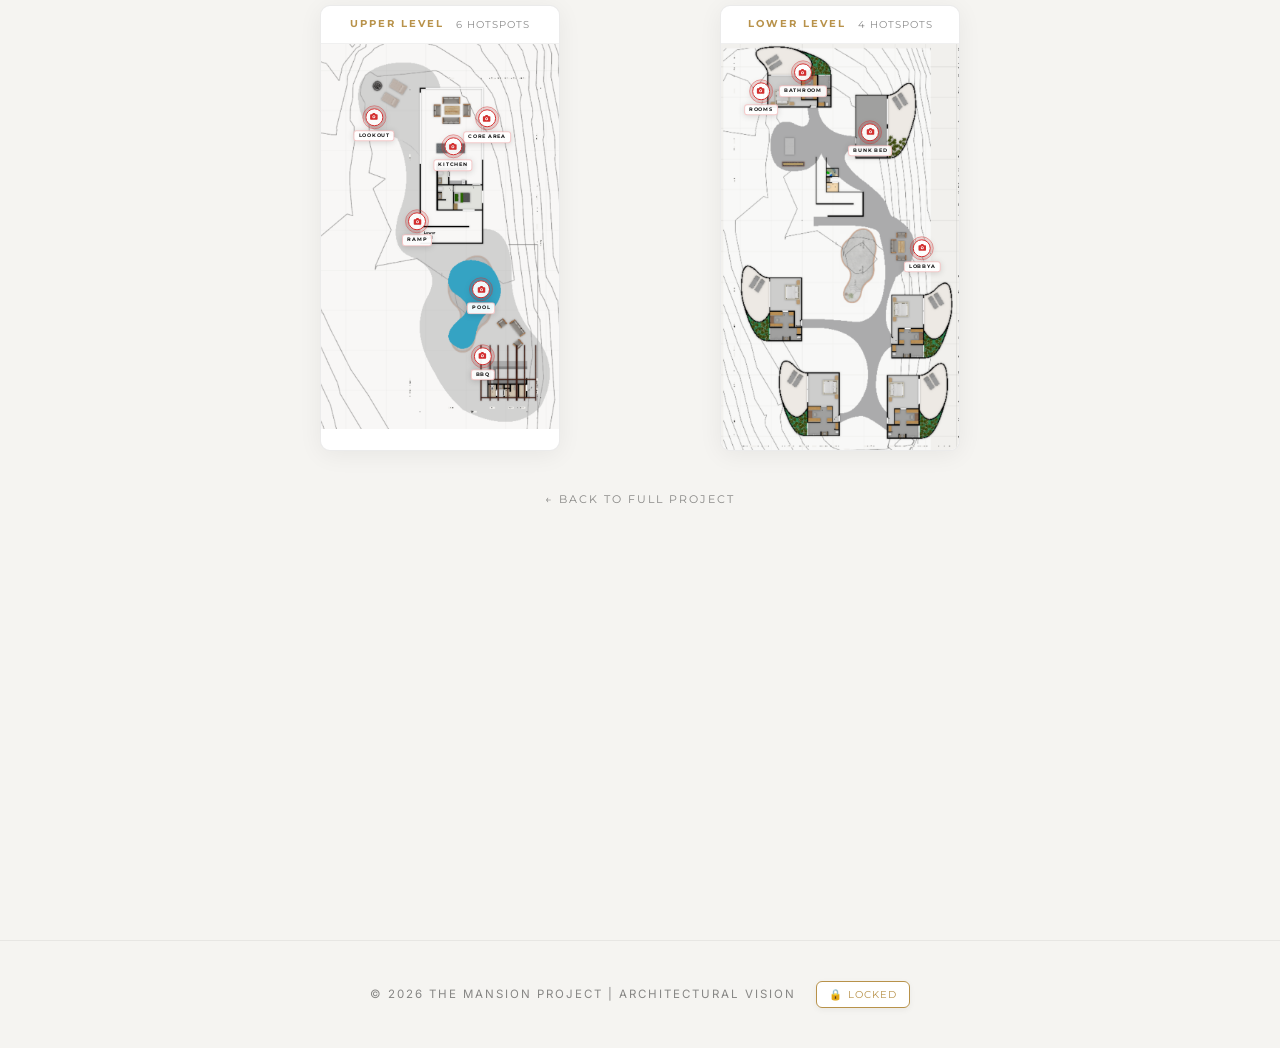
==== commit 9c3eb49e: "edgres" ====
--- a/Final.html
+++ b/Final.html
@@ -77,31 +77,15 @@
 
     /* ─── MAIN LAYOUT ────────────────────────────────────── */
     main {
-      padding-top: 30px;
+      padding-top: 5px;
       min-height: 100vh;
     }
 
     /* ─── SIDEBAR CONTROLS ────────────────────────────────── */
-    #sidebar-controls {
-      display: flex;
-      flex-direction: column;
-      gap: 12px;
-      width: 170px;
-      flex-shrink: 0;
-      margin-top: 10px;
-    }
-
-    .plans-layout-wrapper {
-      display: flex;
-      gap: 30px;
-      align-items: flex-start;
-      justify-content: center;
-    }
-
     /* ─── FLOOR PLAN SECTION ─────────────────────────────── */
     #plans-section {
-      padding: 15px 30px 0;
-      max-width: 920px;
+      padding: 0 30px 0;
+      max-width: 700px;
       margin: 0 auto;
     }
 
@@ -111,17 +95,6 @@
       gap: 30px;
     }
     @media (max-width: 600px) {
-      .plans-layout-wrapper {
-        flex-direction: column;
-        align-items: center;
-        gap: 20px;
-      }
-      #sidebar-controls {
-        flex-direction: row;
-        flex-wrap: wrap;
-        justify-content: center;
-        width: 100%;
-      }
       .plans-grid {
         flex-direction: column;
         align-items: center;
@@ -412,13 +385,23 @@
 
     /* ─── FOOTER ─────────────────────────────────────────── */
     footer {
-      text-align: center;
-      padding: 60px 20px;
+      display: flex;
+      flex-direction: row;
+      align-items: center;
+      justify-content: center;
+      gap: 20px;
+      padding: 40px 20px;
       font-size: 0.72rem;
       color: var(--muted);
       letter-spacing: 2px;
       border-top: 1px solid rgba(0,0,0,0.06);
       margin-top: 40px;
+      flex-wrap: wrap;
+    }
+    #footer-controls {
+      display: flex;
+      align-items: center;
+      gap: 10px;
     }
 
     /* ─── BACK LINK ──────────────────────────────────────── */
@@ -449,26 +432,7 @@
   <main>
     <!-- FLOOR PLANS -->
     <section id="plans-section">
-      <div class="plans-layout-wrapper">
-        <div id="sidebar-controls">
-          <button class="ctrl-btn" id="btn-lock" title="Toggle edit mode">
-            <span>🔒</span><span>Locked</span>
-          </button>
-          <button class="ctrl-btn" id="btn-add-upper" style="display:none">
-            ＋ Hotspot (Upper)
-          </button>
-          <button class="ctrl-btn" id="btn-add-lower" style="display:none">
-            ＋ Hotspot (Lower)
-          </button>
-          <button class="ctrl-btn" id="btn-export" style="display:none">
-            ⬇ Export JSON
-          </button>
-          <button class="ctrl-btn danger" id="btn-delete" style="display:none">
-            🗑 Delete Selected
-          </button>
-        </div>
-
-        <div class="plans-grid">
+      <div class="plans-grid">
 
         <!-- UPPER -->
         <div class="plan-panel" id="panel-upper">
@@ -495,7 +459,6 @@
         </div>
 
       </div>
-    </div>
     </section>
 
     <!-- REVEAL PANEL -->
@@ -521,7 +484,26 @@
     <div class="ep-row"><label>Y %</label><input type="number" id="ep-y" step="0.1"></div>
   </div>
 
-  <footer>&copy; 2026 THE MANSION PROJECT | ARCHITECTURAL VISION</footer>
+  <footer>
+    <span>&copy; 2026 THE MANSION PROJECT | ARCHITECTURAL VISION</span>
+    <div id="footer-controls">
+      <button class="ctrl-btn" id="btn-lock" title="Toggle edit mode">
+        <span>🔒</span><span>Locked</span>
+      </button>
+      <button class="ctrl-btn" id="btn-add-upper" style="display:none">
+        ＋ Hotspot (Upper)
+      </button>
+      <button class="ctrl-btn" id="btn-add-lower" style="display:none">
+        ＋ Hotspot (Lower)
+      </button>
+      <button class="ctrl-btn" id="btn-export" style="display:none">
+        ⬇ Export JSON
+      </button>
+      <button class="ctrl-btn danger" id="btn-delete" style="display:none">
+        🗑 Delete Selected
+      </button>
+    </div>
+  </footer>
 
   <script>
   /* ══════════════════════════════════════════════════════
